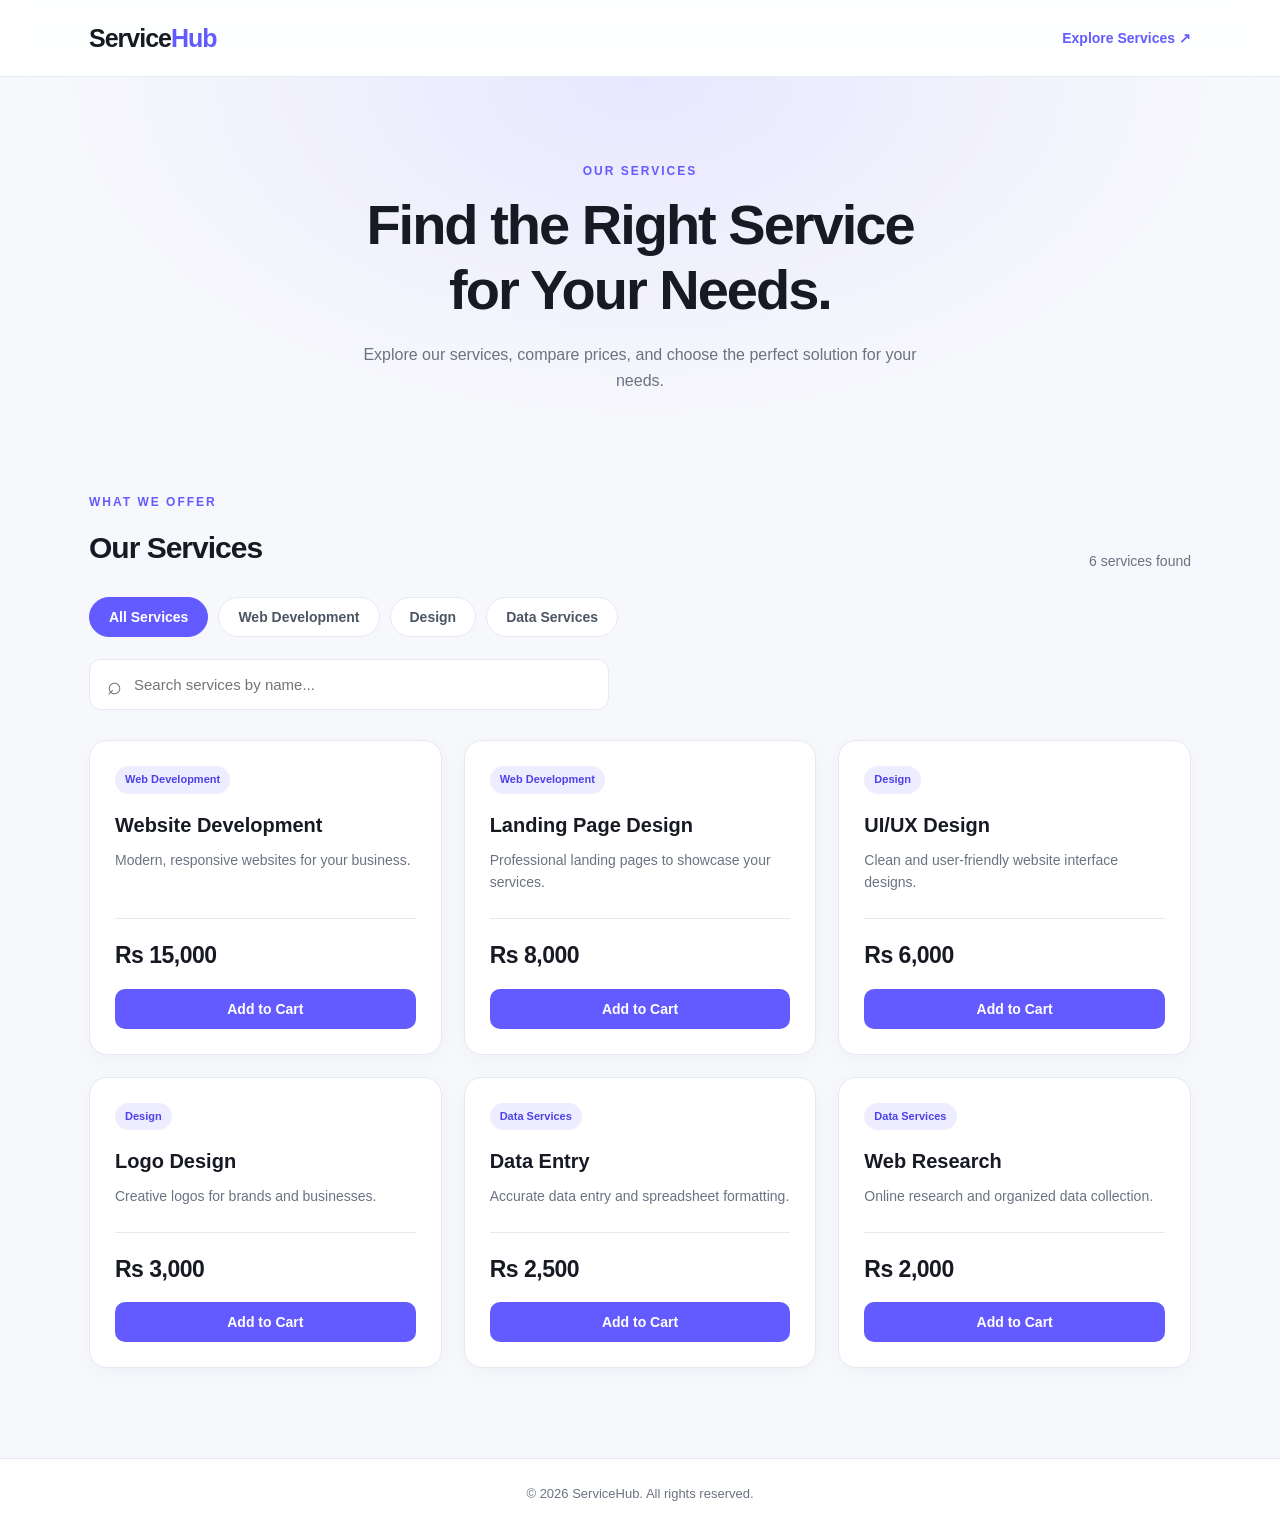
==== index.html @ 2da4e186 "Add files via upload" ====
<!DOCTYPE html>
<html lang="en">
<head>
<meta charset="UTF-8">
<meta name="viewport" content="width=device-width, initial-scale=1.0">
<meta name="description" content="Explore our services, compare prices, and add services to your cart.">

<title>ServiceHub | Our Services</title>

<link rel="stylesheet" href="style.css">
<script src="script.js" defer></script>
</head>
<body>

<header class="header">
<nav class="navbar">
<a href="index.html" class="logo">Service<span>Hub</span></a>

<a href="#services" class="nav-link">Explore Services ↗</a>
</nav>
</header>

<main>
<section class="hero">
<p class="eyebrow">OUR SERVICES</p>

<h1>Find the Right Service<br>for Your Needs.</h1>

<p class="hero-text">
Explore our services, compare prices, and choose
the perfect solution for your needs.
</p>
</section>

<section class="services-section" id="services">

<div class="section-heading">
<div>
<p class="eyebrow">WHAT WE OFFER</p>
<h2>Our Services</h2>
</div>

<p id="service-count">Loading services...</p>
</div>

<div class="tabs" id="category-tabs">
<button class="tab active" data-category="All"
aria-pressed="true">All Services</button>

<button class="tab" data-category="Web Development"
aria-pressed="false">Web Development</button>

<button class="tab" data-category="Design"
aria-pressed="false">Design</button>

<button class="tab" data-category="Data Services"
aria-pressed="false">Data Services</button>
</div>

<div class="search-box">
<span aria-hidden="true">⌕</span>

<input
type="search"
id="search-input"
placeholder="Search services by name..."
aria-label="Search services by name"
>
</div>

<div class="service-grid" id="service-list">
<p>Loading services...</p>
</div>

<p id="no-results" hidden>
No services found. Try another search.
</p>

</section>
</main>

<footer class="footer">
<p>© 2026 ServiceHub. All rights reserved.</p>
</footer>

</body>
</html>
---- style.css ----
/* ===== BASIC RESET ===== */
* {
margin: 0;
padding: 0;
box-sizing: border-box;
}

:root {
--primary: #635bff;
--primary-dark: #4b43e8;
--text: #171923;
--muted: #6b7280;
--background: #f7f8fc;
--white: #ffffff;
--border: #e7e9f2;
}

html {
scroll-behavior: smooth;
}

body {
font-family: Arial, Helvetica, sans-serif;
background: var(--background);
color: var(--text);
line-height: 1.6;
}

/* ===== NAVBAR ===== */
.header {
position: sticky;
top: 0;
z-index: 100;
background: rgba(255, 255, 255, 0.88);
backdrop-filter: blur(14px);
-webkit-backdrop-filter: blur(14px);
border-bottom: 1px solid rgba(231, 233, 242, 0.9);
}

.navbar {
max-width: 1150px;
margin: auto;
padding: 18px 24px;
display: flex;
justify-content: space-between;
align-items: center;
}

.logo {
color: var(--text);
text-decoration: none;
font-size: 25px;
font-weight: 800;
letter-spacing: -1px;
}

.logo span {
color: var(--primary);
}

.nav-link {
color: var(--primary);
text-decoration: none;
font-weight: 700;
font-size: 14px;
}

/* ===== HERO ===== */
.hero {
text-align: center;
padding: 85px 20px 65px;
background:
radial-gradient(ellipse at top, #e9e7ff 0%, transparent 65%);
}

.eyebrow {
color: var(--primary);
font-size: 12px;
font-weight: 800;
letter-spacing: 2px;
margin-bottom: 12px;
}

.hero h1 {
font-size: clamp(34px, 5vw, 56px);
line-height: 1.15;
letter-spacing: -2px;
margin-bottom: 20px;
}

.hero-text {
max-width: 570px;
margin: auto;
color: var(--muted);
font-size: 16px;
}

/* ===== SERVICES SECTION ===== */
.services-section {
max-width: 1150px;
margin: auto;
padding: 35px 24px 90px;
}

.section-heading {
display: flex;
justify-content: space-between;
align-items: end;
gap: 15px;
margin-bottom: 25px;
}

.section-heading h2 {
font-size: 30px;
letter-spacing: -1px;
}

#service-count {
color: var(--muted);
font-size: 14px;
}

/* ===== CATEGORY TABS ===== */
.tabs {
display: flex;
gap: 10px;
flex-wrap: wrap;
margin-bottom: 22px;
}

.tab {
padding: 11px 19px;
border: 1px solid var(--border);
border-radius: 30px;
background: var(--white);
color: #4b5563;
font-size: 14px;
font-weight: 600;
cursor: pointer;
transition: 0.25s ease;
}

.tab:hover {
border-color: var(--primary);
color: var(--primary);
}

.tab.active {
background: var(--primary);
border-color: var(--primary);
color: var(--white);
}

/* ===== SEARCH BOX ===== */
.search-box {
display: flex;
align-items: center;
gap: 12px;
max-width: 520px;
padding: 0 17px;
margin-bottom: 30px;
border: 1px solid var(--border);
border-radius: 12px;
background: var(--white);
transition: 0.2s ease;
}

.search-box:focus-within {
border-color: var(--primary);
box-shadow: 0 0 0 3px rgba(99, 91, 255, 0.12);
}

.search-box span {
color: var(--muted);
font-size: 25px;
}

.search-box input {
width: 100%;
min-width: 0;
padding: 16px 0;
border: none;
outline: none;
background: transparent;
color: var(--text);
font-size: 15px;
}

/* ===== SERVICE CARDS ===== */
.service-grid {
display: grid;
grid-template-columns: repeat(3, minmax(0, 1fr));
gap: 22px;
}

.service-card {
display: flex;
flex-direction: column;
padding: 25px;
min-width: 0;
border: 1px solid var(--border);
border-radius: 18px;
background: var(--white);
box-shadow: 0 5px 20px rgba(24, 30, 70, 0.03);
transition: transform 0.25s ease, box-shadow 0.25s ease;
}

.service-card:hover {
transform: translateY(-5px);
box-shadow: 0 15px 35px rgba(24, 30, 70, 0.09);
}

.service-category {
align-self: flex-start;
margin-bottom: 18px;
padding: 5px 10px;
border-radius: 20px;
background: #eeedff;
color: var(--primary-dark);
font-size: 11px;
font-weight: 800;
}

.service-card h3 {
margin-bottom: 10px;
font-size: 20px;
line-height: 1.35;
}

.service-description {
flex: 1;
margin-bottom: 24px;
color: var(--muted);
font-size: 14px;
}

.card-bottom {
display: flex;
flex-direction: column;
gap: 15px;
padding-top: 18px;
border-top: 1px solid var(--border);
}

.service-price {
font-size: 23px;
font-weight: 800;
letter-spacing: -0.5px;
}

.add-cart-btn {
width: 100%;
padding: 12px 16px;
border: none;
border-radius: 10px;
background: var(--primary);
color: var(--white);
font-size: 14px;
font-weight: 700;
cursor: pointer;
transition: background 0.2s ease;
}

.add-cart-btn:hover {
background: var(--primary-dark);
}

.add-cart-btn:focus-visible,
.tab:focus-visible {
outline: 3px solid #a5a0ff;
outline-offset: 3px;
}

/* ===== EMPTY / LOADING STATES ===== */
#no-results {
padding: 30px 10px;
color: var(--muted);
text-align: center;
}

#no-results[hidden] {
display: none;
}

/* ===== FOOTER ===== */
.footer {
padding: 25px 20px;
border-top: 1px solid var(--border);
background: var(--white);
color: var(--muted);
text-align: center;
font-size: 13px;
}

/* ===== RESPONSIVE DESIGN ===== */
@media (max-width: 900px) {
.service-grid {
grid-template-columns: repeat(2, minmax(0, 1fr));
}

.hero {
padding-top: 65px;
}
}

@media (max-width: 560px) {
.navbar {
padding: 15px 18px;
}

.logo {
font-size: 22px;
}

.nav-link {
font-size: 12px;
}

.hero {
padding: 60px 18px 45px;
}

.hero h1 {
letter-spacing: -1px;
}

.hero-text {
font-size: 14px;
}

.services-section {
padding: 30px 16px 60px;
}

.section-heading {
align-items: start;
flex-direction: column;
}

.section-heading h2 {
font-size: 27px;
}

.tabs {
gap: 8px;
}

.tab {
padding: 9px 13px;
font-size: 12px;
}

.service-grid {
grid-template-columns: 1fr;
gap: 16px;
}

.service-card {
padding: 21px;
}
}
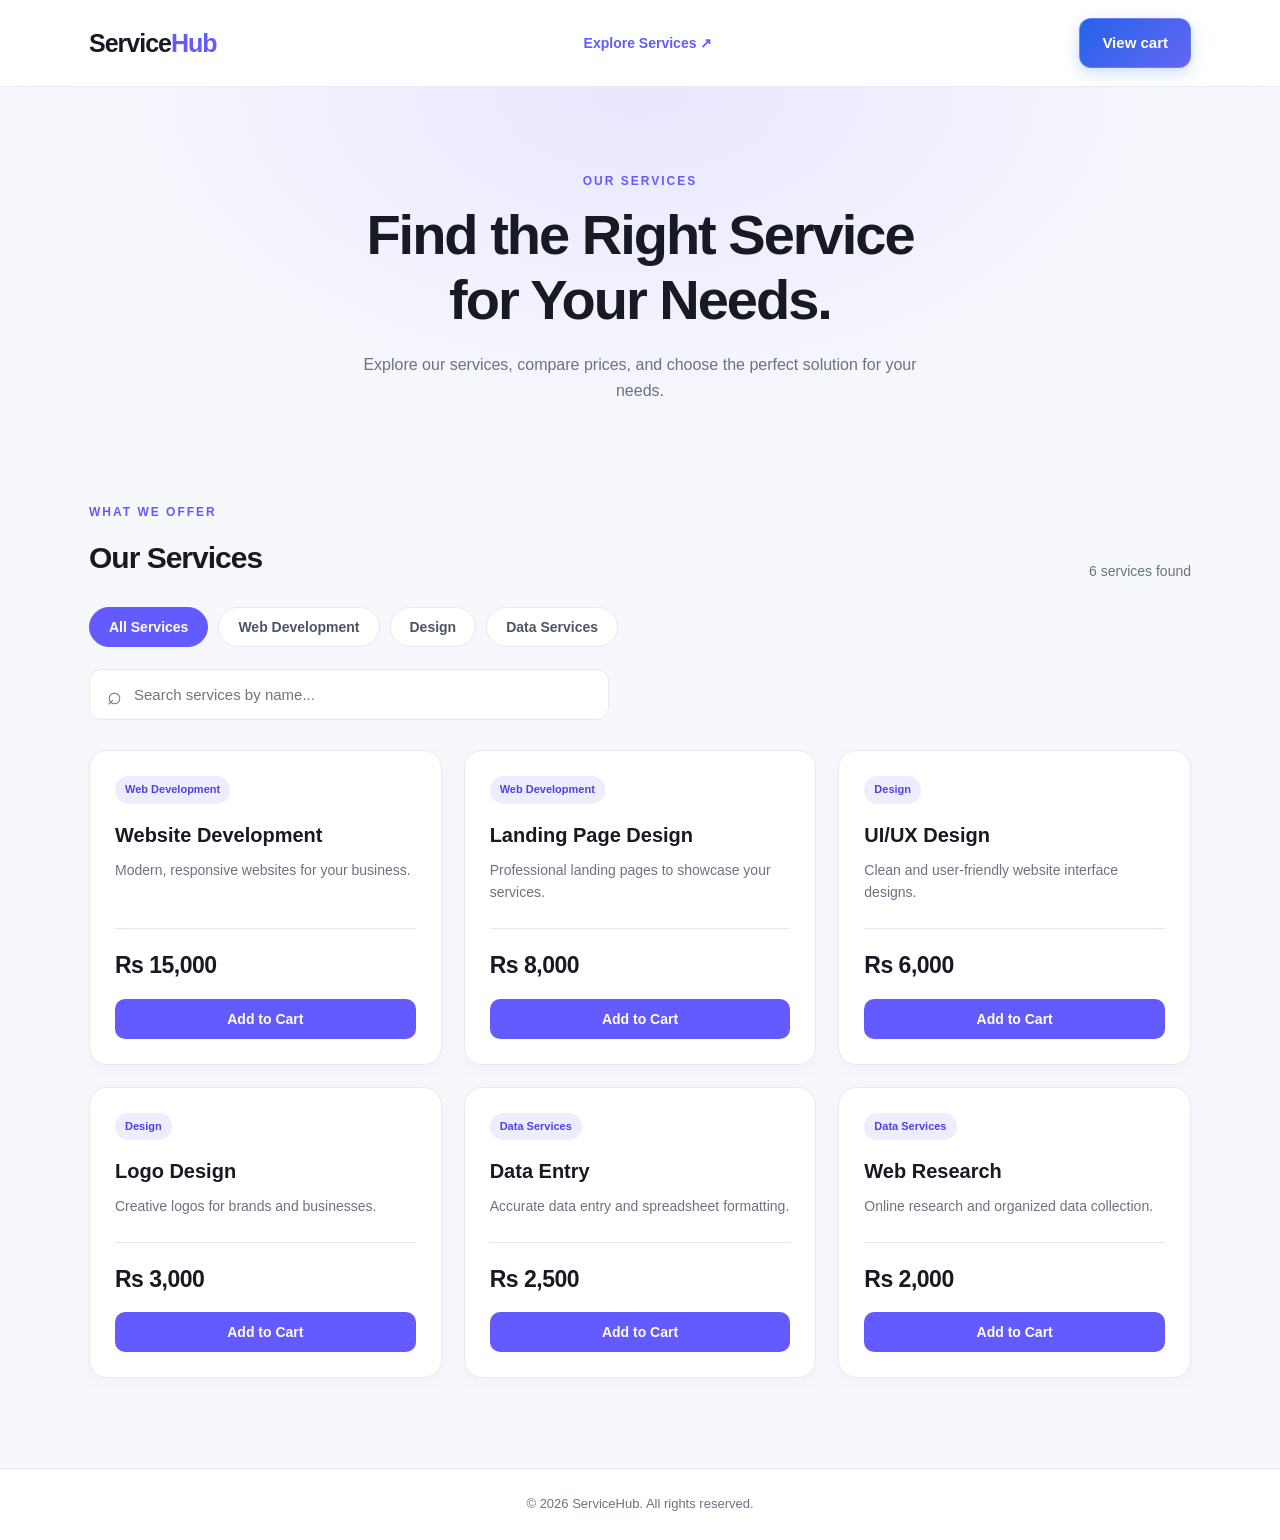
==== commit a1c8888d: "Complete Task 3 - Cart and Order Summary" ====
--- a/index.html
+++ b/index.html
@@ -8,7 +8,9 @@
 <title>ServiceHub | Our Services</title>
 
 <link rel="stylesheet" href="style.css">
+<script src="cart.js" defer></script>
 <script src="script.js" defer></script>
+
 </head>
 <body>
 
@@ -17,6 +19,7 @@
 <a href="index.html" class="logo">Service<span>Hub</span></a>
 
 <a href="#services" class="nav-link">Explore Services ↗</a>
+<a href="summary.html" class="cart-link">View cart</a>
 </nav>
 </header>
 
--- a/style.css
+++ b/style.css
@@ -360,3 +360,52 @@
 }
 }
 
+/* Premium Cart Button */
+
+.cart-link {
+display: inline-flex;
+align-items: center;
+justify-content: center;
+gap: 8px;
+padding: 12px 22px;
+background: linear-gradient(135deg, #2563eb, #6366f1);
+color: #ffffff !important;
+text-decoration: none;
+font-size: 15px;
+font-weight: 600;
+border-radius: 12px;
+border: 1px solid rgba(255,255,255,0.2);
+box-shadow: 0 5px 15px rgba(37,99,235,0.22);
+transition: all 0.3s ease;
+}
+
+.cart-link:hover {
+transform: translateY(-3px);
+box-shadow: 0 9px 22px rgba(37,99,235,0.35);
+background: linear-gradient(135deg, #1d4ed8, #4f46e5);
+}
+
+.cart-link:active {
+transform: scale(0.96);
+}
+
+/* Navbar alignment */
+
+.navbar {
+display: flex;
+align-items: center;
+justify-content: space-between;
+gap: 20px;
+flex-wrap: wrap;
+}
+
+@media (max-width: 600px) {
+.cart-link {
+padding: 10px 14px;
+font-size: 13px;
+}
+
+.navbar {
+gap: 12px;
+}
+}
